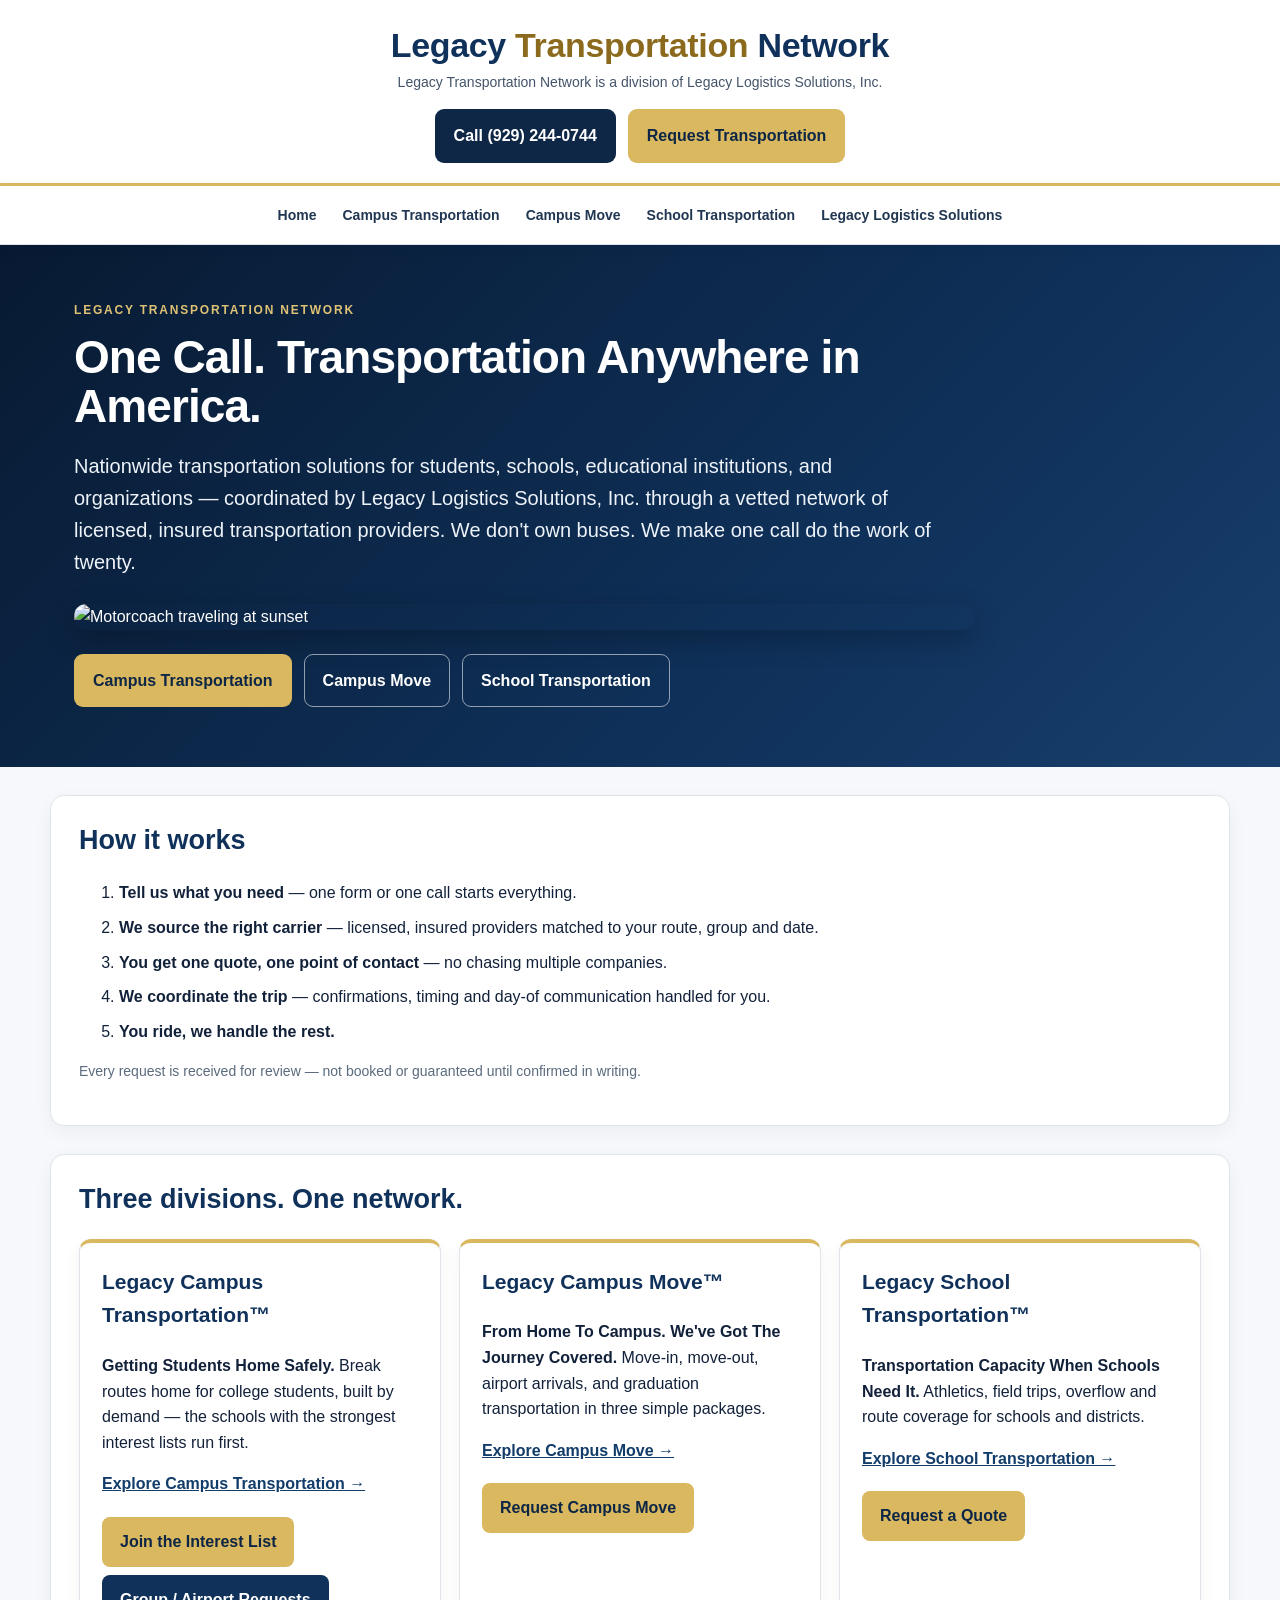
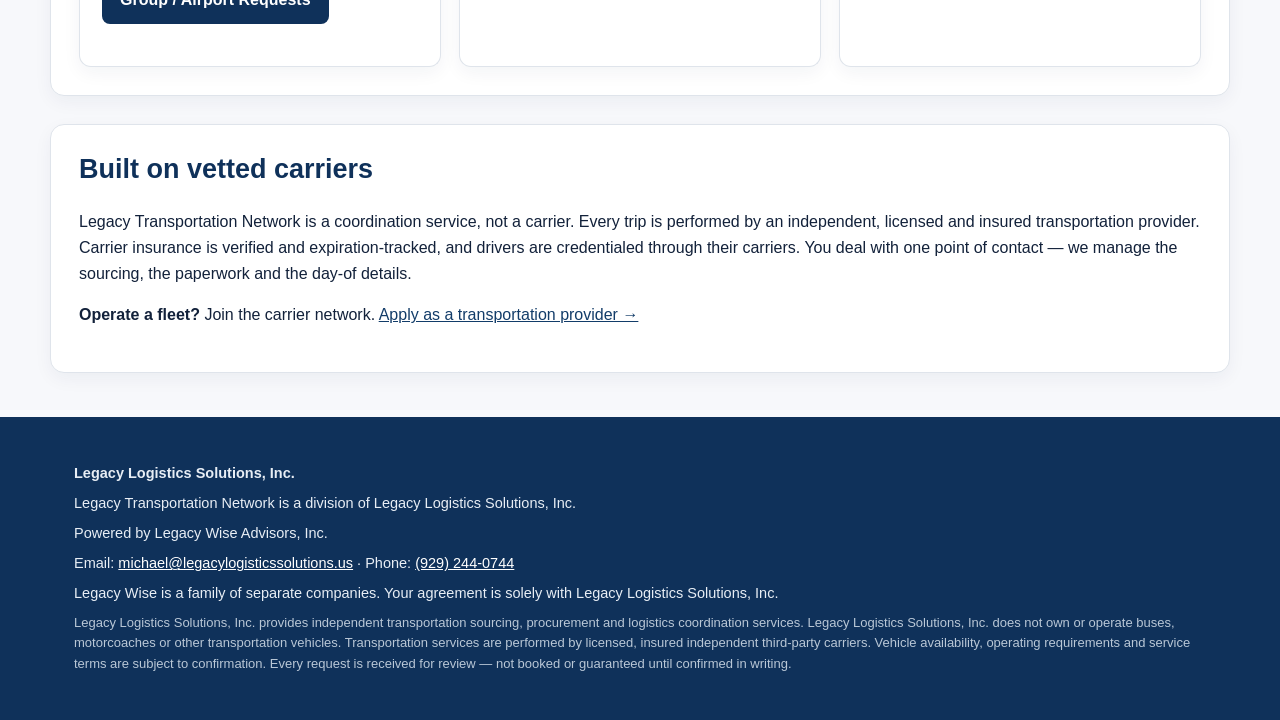
==== index.html @ 437c9f3d "Add files via upload" ====
<!DOCTYPE html>
<html lang="en">
<head>
<meta charset="UTF-8">
<meta name="viewport" content="width=device-width, initial-scale=1.0">
<title>Legacy Transportation Network | One Call. Transportation Anywhere in America.</title>
<meta name="description" content="Legacy Transportation Network — nationwide transportation for students, schools and organizations: college break routes, campus move-in and move-out, and contracted school transportation, coordinated by Legacy Logistics Solutions, Inc. through licensed, insured providers. Call (929) 244-0744.">
<link rel="canonical" href="https://legacytransportationnetwork.com/">
<meta property="og:type" content="website">
<meta property="og:title" content="Legacy Transportation Network | One Call. Transportation Anywhere in America.">
<meta property="og:description" content="College break routes, campus moves and contracted school transportation — coordinated nationwide through licensed, insured providers.">
<meta property="og:url" content="https://legacytransportationnetwork.com/">
<meta property="og:image" content="https://legacytransportationnetwork.com/assets/ltn-hero.jpg">
<meta name="twitter:card" content="summary_large_image">
<link rel="stylesheet" href="styles.css">
<script type="application/ld+json">
{"@context":"https://schema.org","@type":"Organization","name":"Legacy Logistics Solutions, Inc.","brand":{"@type":"Brand","name":"Legacy Transportation Network"},"url":"https://legacytransportationnetwork.com/","email":"michael@legacylogisticssolutions.us","telephone":"+1-929-244-0744","address":{"@type":"PostalAddress","streetAddress":"12 Fremont Avenue","addressLocality":"Staten Island","addressRegion":"NY","postalCode":"10306","addressCountry":"US"},"parentOrganization":{"@type":"Organization","name":"Legacy Wise Advisors, Inc.","url":"https://legacywiseenterprises.com/"}}
</script>
</head>
<body>
<header class="site">
  <p class="wordmark">Legacy <span>Transportation</span> Network</p>
  <p class="operating-line">Legacy Transportation Network is a division of Legacy Logistics Solutions, Inc.</p>
  <div class="header-actions">
    <a class="btn secondary" href="tel:+19292440744">Call (929) 244-0744</a>
    <a class="btn" href="https://tally.so/r/6DjNqe">Request Transportation</a>
  </div>
</header>
<nav class="quicknav"><div class="wrap navlinks">
  <a href="index.html">Home</a>
  <a href="campus-transportation.html">Campus Transportation</a>
  <a href="campus-move.html">Campus Move</a>
  <a href="school-transportation.html">School Transportation</a>
  <a href="https://legacylogisticssolutions.us/transportation.html">Legacy Logistics Solutions</a>
</div></nav>

<section class="hero"><div class="wrap">
  <p class="eyebrow">Legacy Transportation Network</p>
  <h1>One Call. Transportation Anywhere in America.</h1>
  <p class="lead">Nationwide transportation solutions for students, schools, educational institutions, and organizations — coordinated by Legacy Logistics Solutions, Inc. through a vetted network of licensed, insured transportation providers. We don't own buses. We make one call do the work of twenty.</p>
  <img class="hero-image" src="assets/ltn-hero.jpg" alt="Motorcoach traveling at sunset">
  <div class="actions">
    <a class="btn" href="campus-transportation.html">Campus Transportation</a>
    <a class="btn ghost" href="campus-move.html">Campus Move</a>
    <a class="btn ghost" href="school-transportation.html">School Transportation</a>
  </div>
</div></section>

<main>
<div class="panel-wrap"><section class="panel">
  <h2>How it works</h2>
  <ol class="steps">
    <li><strong>Tell us what you need</strong> — one form or one call starts everything.</li>
    <li><strong>We source the right carrier</strong> — licensed, insured providers matched to your route, group and date.</li>
    <li><strong>You get one quote, one point of contact</strong> — no chasing multiple companies.</li>
    <li><strong>We coordinate the trip</strong> — confirmations, timing and day-of communication handled for you.</li>
    <li><strong>You ride, we handle the rest.</strong></li>
  </ol>
  <p class="note">Every request is received for review — not booked or guaranteed until confirmed in writing.</p>
</section></div>

<div class="panel-wrap"><section class="panel">
  <h2>Three divisions. One network.</h2>
  <div class="grid">
    <article class="card">
      <h3>Legacy Campus Transportation™</h3>
      <p><strong>Getting Students Home Safely.</strong> Break routes home for college students, built by demand — the schools with the strongest interest lists run first.</p>
      <p><a href="campus-transportation.html">Explore Campus Transportation →</a></p>
      <p><a class="form-link gold" href="https://tally.so/r/PR1NW5">Join the Interest List</a> <a class="form-link" href="https://tally.so/r/6DjNqe">Group / Airport Requests</a></p>
    </article>
    <article class="card">
      <h3>Legacy Campus Move™</h3>
      <p><strong>From Home To Campus. We've Got The Journey Covered.</strong> Move-in, move-out, airport arrivals, and graduation transportation in three simple packages.</p>
      <p><a href="campus-move.html">Explore Campus Move →</a></p>
      <p><a class="form-link gold" href="https://tally.so/r/VpQaBJ">Request Campus Move</a></p>
    </article>
    <article class="card">
      <h3>Legacy School Transportation™</h3>
      <p><strong>Transportation Capacity When Schools Need It.</strong> Athletics, field trips, overflow and route coverage for schools and districts.</p>
      <p><a href="school-transportation.html">Explore School Transportation →</a></p>
      <p><a class="form-link gold" href="https://tally.so/r/6DjNqe">Request a Quote</a></p>
    </article>
  </div>
</section></div>

<div class="panel-wrap"><section class="panel">
  <h2>Built on vetted carriers</h2>
  <p>Legacy Transportation Network is a coordination service, not a carrier. Every trip is performed by an independent, licensed and insured transportation provider. Carrier insurance is verified and expiration-tracked, and drivers are credentialed through their carriers. You deal with one point of contact — we manage the sourcing, the paperwork and the day-of details.</p>
  <p><strong>Operate a fleet?</strong> Join the carrier network. <a href="https://legacylogisticssolutions.us/transportation-providers.html">Apply as a transportation provider →</a></p>
</section></div>
</main>

<footer><div class="wrap">
  <p><strong>Legacy Logistics Solutions, Inc.</strong></p>
  <p>Legacy Transportation Network is a division of Legacy Logistics Solutions, Inc.</p>
  <p>Powered by Legacy Wise Advisors, Inc.</p>
  <p>Email: <a href="mailto:michael@legacylogisticssolutions.us">michael@legacylogisticssolutions.us</a> · Phone: <a href="tel:+19292440744">(929) 244-0744</a></p>
  <p>Legacy Wise is a family of separate companies. Your agreement is solely with Legacy Logistics Solutions, Inc.</p>
  <p class="small">Legacy Logistics Solutions, Inc. provides independent transportation sourcing, procurement and logistics coordination services. Legacy Logistics Solutions, Inc. does not own or operate buses, motorcoaches or other transportation vehicles. Transportation services are performed by licensed, insured independent third-party carriers. Vehicle availability, operating requirements and service terms are subject to confirmation. Every request is received for review — not booked or guaranteed until confirmed in writing.</p>
</div></footer>
</body>
</html>
---- styles.css ----
*{box-sizing:border-box}html{scroll-behavior:smooth}body{margin:0;font-family:Arial,Helvetica,sans-serif;color:#12213a;background:#f7f8fb;line-height:1.6}a{color:#123c69}
.wrap{max-width:1180px;margin:auto;padding:0 24px}
header.site{background:#fff;border-bottom:3px solid #d9b85f;text-align:center;padding:26px 20px 20px}
.wordmark{font-size:34px;font-weight:900;letter-spacing:-.01em;color:#0f315a;margin:0;line-height:1.15}
.wordmark span{color:#8b6a1d}
.operating-line{margin:6px 0 0;font-size:14px;color:#44546a}
.header-actions{display:flex;gap:12px;flex-wrap:wrap;justify-content:center;margin-top:16px}
.quicknav{background:#fff;border-bottom:1px solid #dfe4eb;position:sticky;top:0;z-index:10;box-shadow:0 4px 12px rgba(15,39,71,.04)}
.navlinks{display:flex;gap:10px 18px;flex-wrap:wrap;justify-content:center;padding-top:12px;padding-bottom:12px}
.navlinks a{text-decoration:none;color:#203651;font-weight:800;font-size:14px;padding:6px 4px}
.hero{background:linear-gradient(135deg,#081a32 0%,#0f315a 65%,#183f6c 100%);color:#fff;padding:56px 0 60px}
.hero h1{font-size:46px;line-height:1.08;margin:0 0 18px;letter-spacing:-.02em;max-width:900px}
.hero .lead{font-size:20px;color:#edf3f9;margin:0;max-width:860px}
.eyebrow{text-transform:uppercase;letter-spacing:.15em;font-size:12px;font-weight:800;margin:0 0 12px;color:#dfc274}
.eyebrow.dark{color:#8b6a1d}
.hero-image{display:block;width:100%;max-width:900px;height:auto;margin:26px 0 0;border-radius:12px;box-shadow:0 10px 28px rgba(0,0,0,.25)}
.btn{display:inline-block;background:#d9b85f;color:#0d2645;text-decoration:none;font-weight:800;padding:13px 18px;border-radius:9px;border:1px solid transparent;cursor:pointer}
.btn.secondary{background:#0f2747;color:#fff}
.btn.ghost{background:transparent;color:#fff;border-color:rgba(255,255,255,.55)}
.btn.dark-ghost{background:transparent;color:#0f2747;border-color:#0f2747}
.actions{display:flex;gap:12px;flex-wrap:wrap;margin-top:24px}
main{display:block}
.panel{max-width:1180px;margin:28px auto 0;padding:28px;background:#fff;border:1px solid #dfe4eb;border-radius:14px;box-shadow:0 6px 18px rgba(15,39,71,.05)}
.panel h2{margin-top:0;color:#0f315a;font-size:27px;line-height:1.25}
.panel-wrap{padding:0 24px}
.page-image{display:block;width:100%;max-width:900px;height:auto;margin:0 auto;border-radius:12px;box-shadow:0 10px 28px rgba(0,0,0,.18)}
.grid{display:grid;grid-template-columns:repeat(auto-fit,minmax(300px,1fr));gap:18px;margin-top:20px}
.card{background:#fff;border:1px solid #dfe4eb;border-top:4px solid #d9b85f;border-radius:12px;padding:22px;box-shadow:0 6px 18px rgba(15,39,71,.05)}
.card h3{color:#0f315a;margin-top:0;font-size:21px}
.card a{font-weight:800}
.form-link{display:inline-block;padding:12px 18px;background:#0f315a;color:#fff;border-radius:8px;text-decoration:none;font-weight:700;margin:4px 6px 4px 0}
.form-link.gold{background:#d9b85f;color:#0d2645}
.note{font-size:14px;color:#5a6b7d}
ol.steps li,ul.checks li{margin-bottom:9px}
footer{background:#0f315a;color:#e8eef5;padding:38px 20px;margin-top:44px;font-size:14.5px}
footer .wrap{max-width:1180px}
footer a{color:#fff}
footer p{margin:7px 0}
.small{font-size:13px;color:#b9c7d6}
@media(max-width:700px){
  .wrap{padding-left:18px;padding-right:18px}
  .hero{padding-top:42px;padding-bottom:42px}
  .hero h1{font-size:33px}
  .hero .lead{font-size:17.5px}
  .wordmark{font-size:26px}
  .panel{padding:20px}
  .actions,.header-actions{display:grid;grid-template-columns:1fr}
  .actions .btn,.header-actions .btn{text-align:center}
  .navlinks{justify-content:flex-start}
}
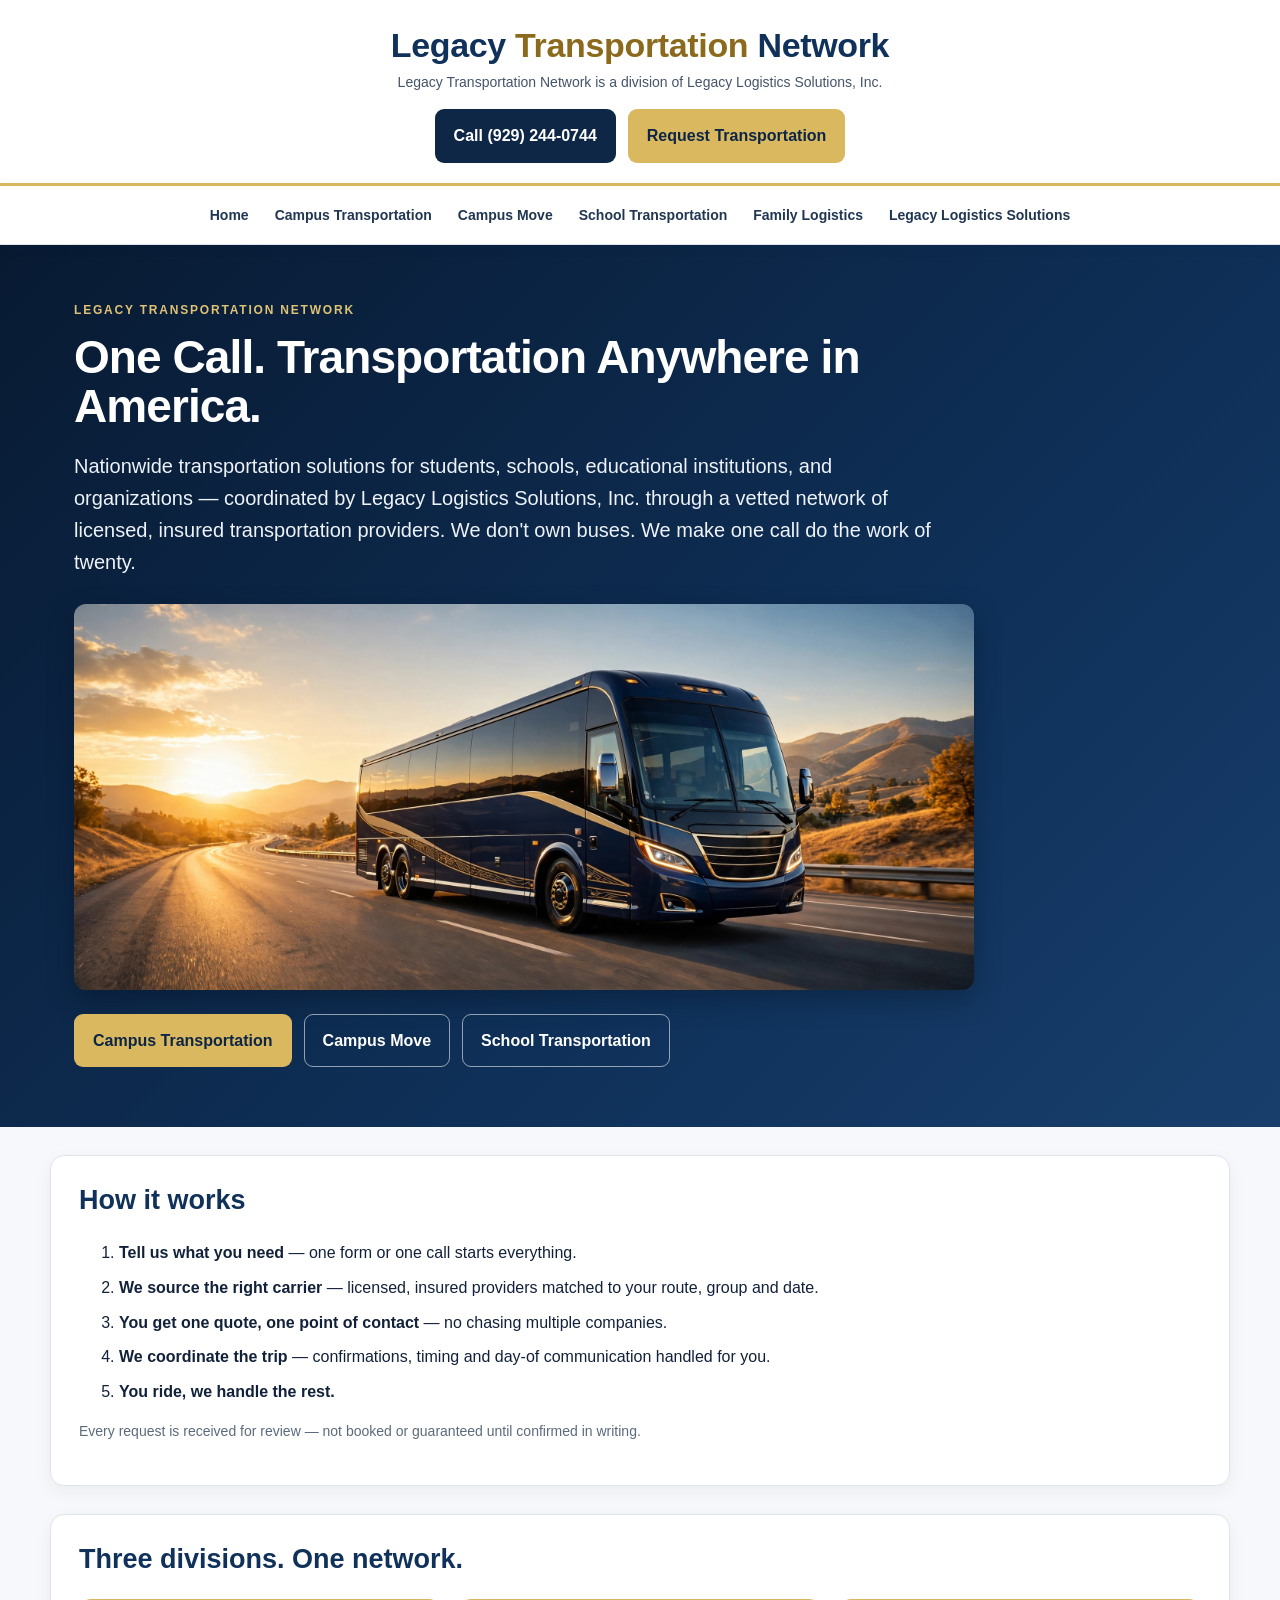
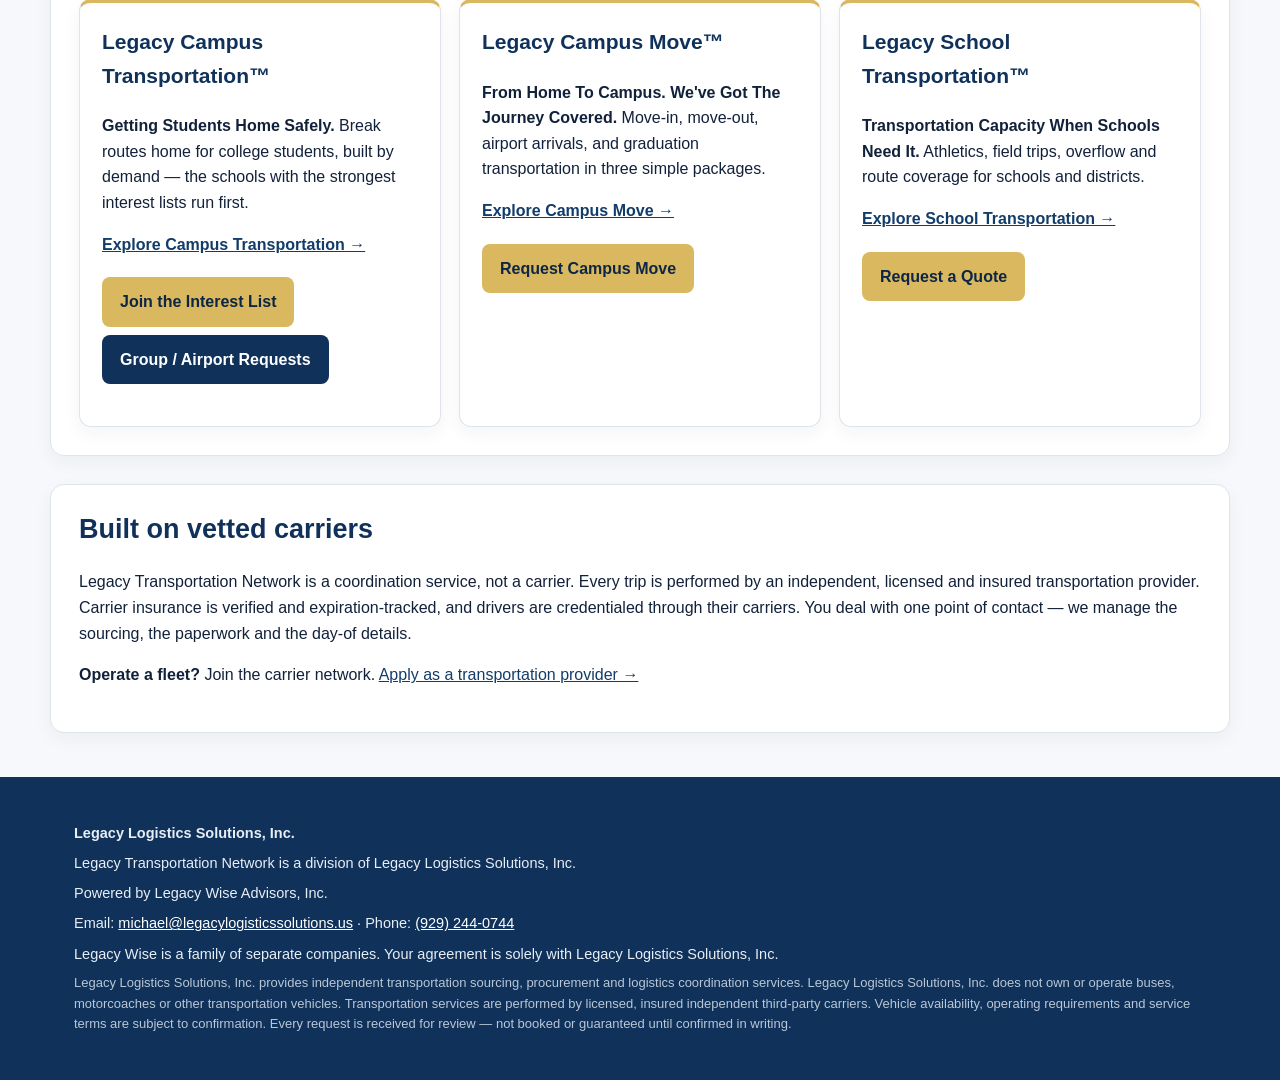
==== commit 640abef7: "Add Family Logistics page, nav links, sitemap" ====
--- a/index.html
+++ b/index.html
@@ -31,6 +31,7 @@
   <a href="campus-transportation.html">Campus Transportation</a>
   <a href="campus-move.html">Campus Move</a>
   <a href="school-transportation.html">School Transportation</a>
+  <a href="family-logistics.html">Family Logistics</a>
   <a href="https://legacylogisticssolutions.us/transportation.html">Legacy Logistics Solutions</a>
 </div></nav>
 
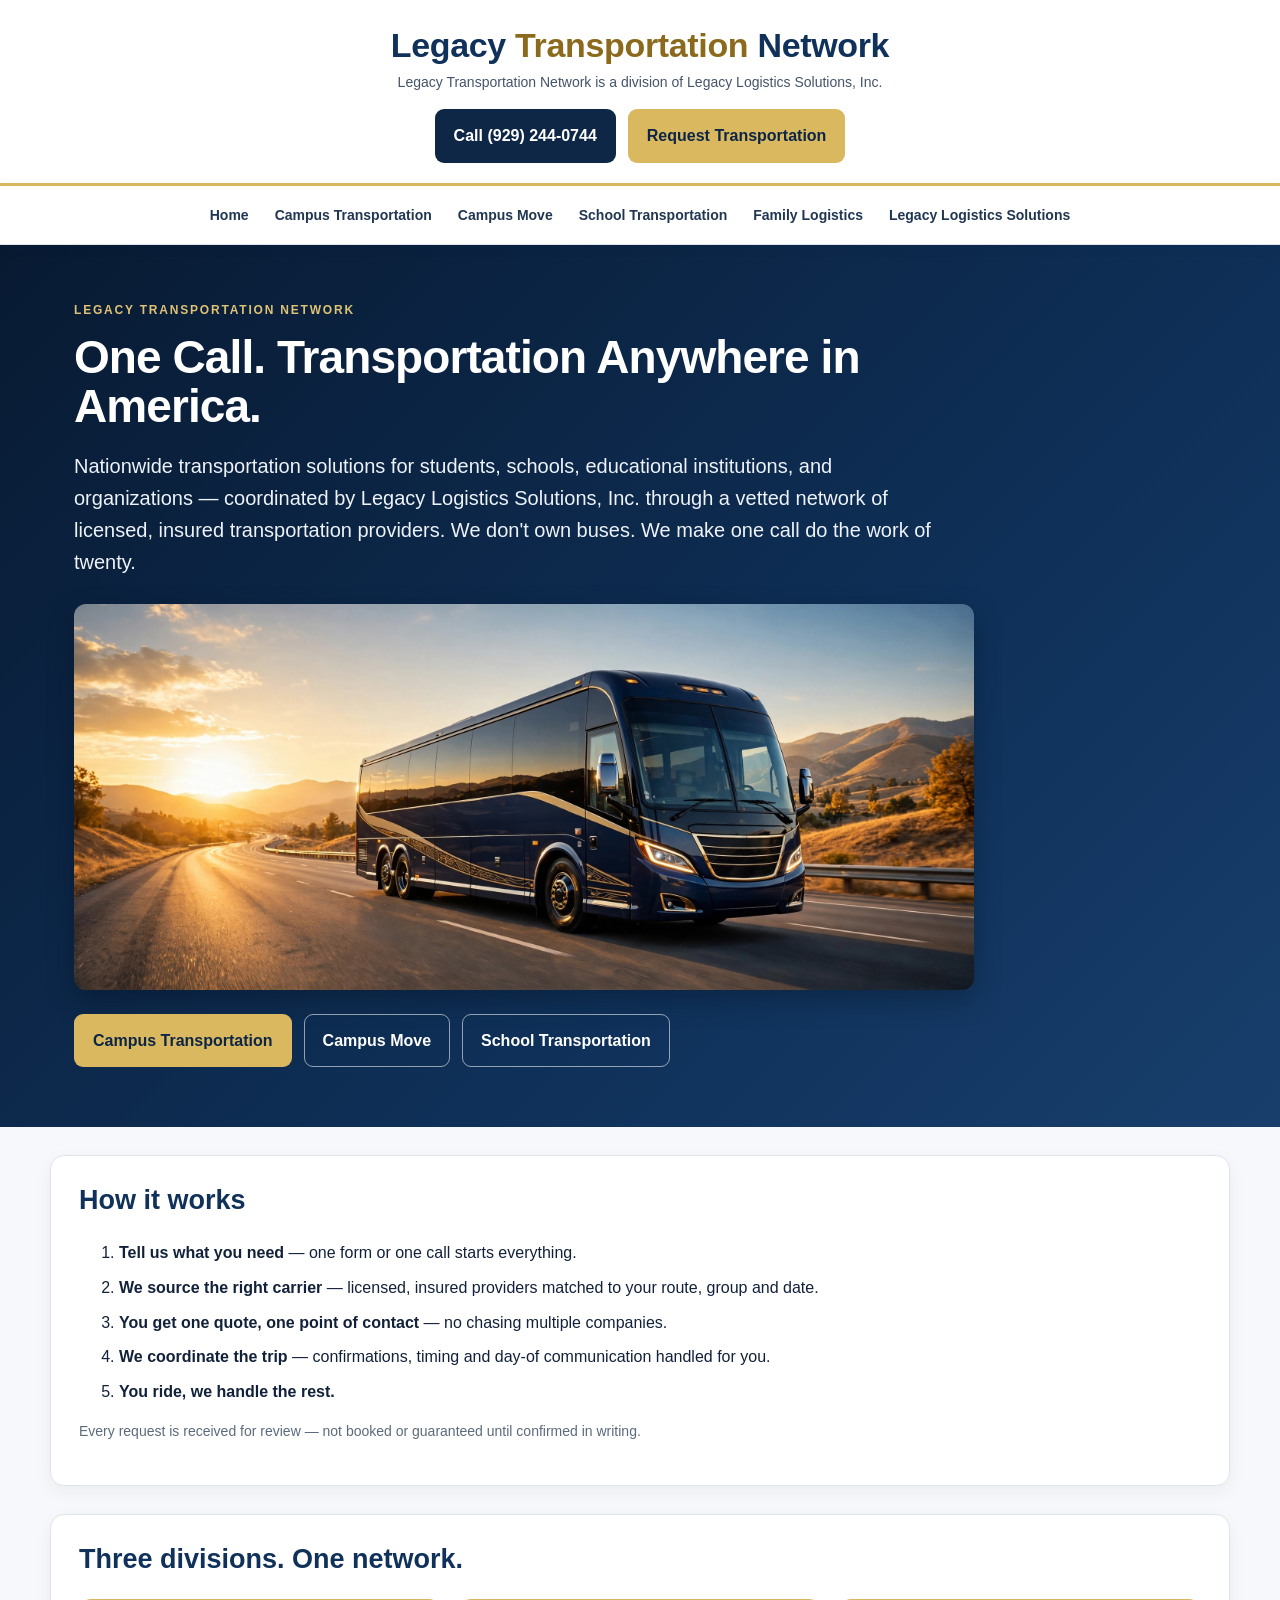
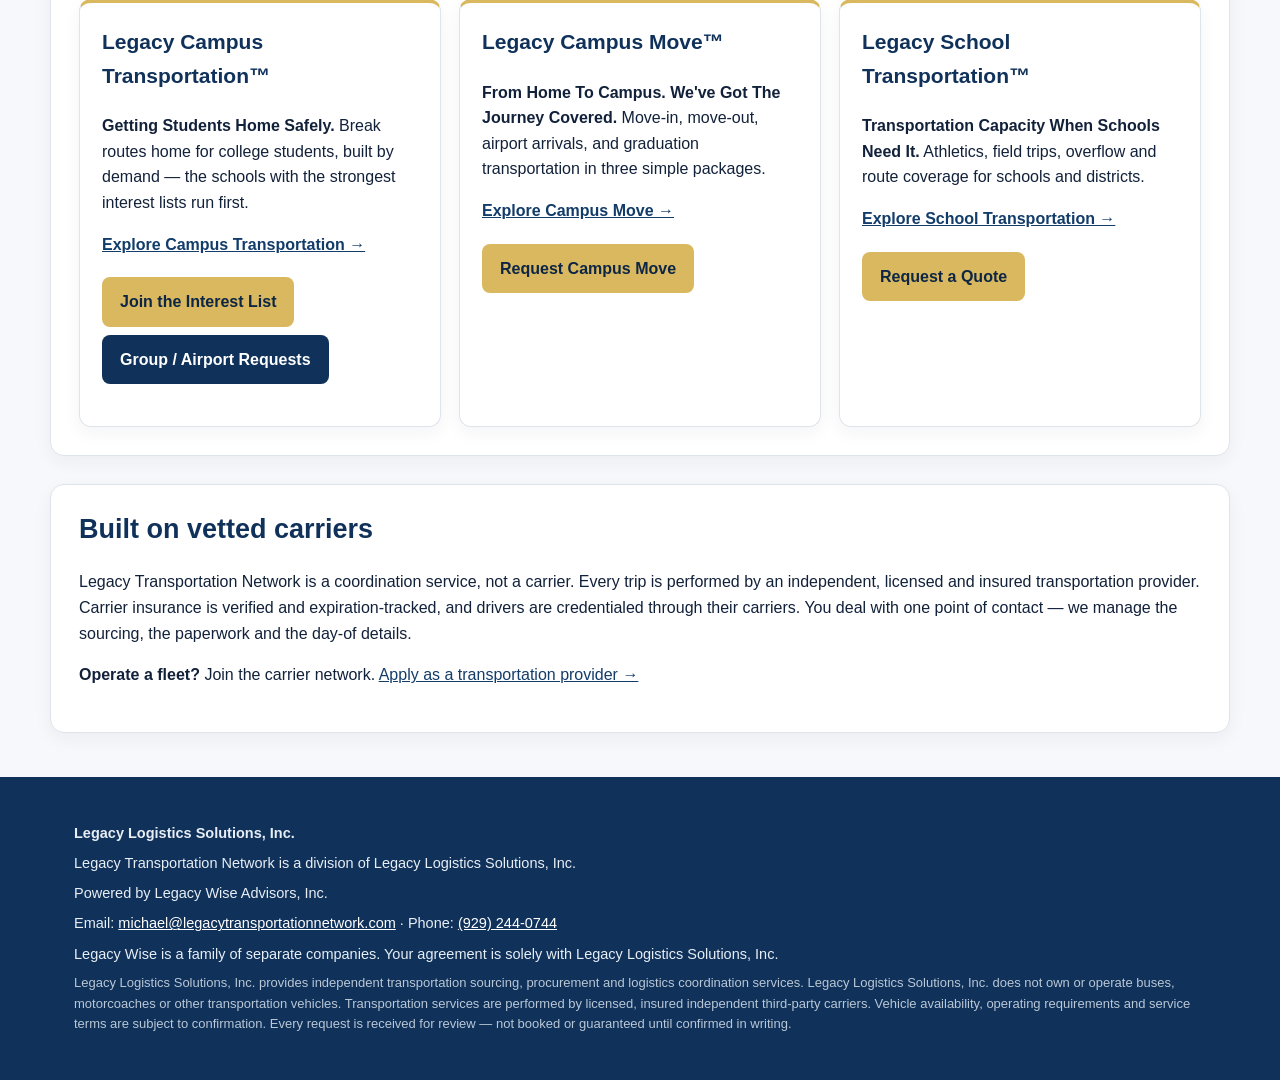
==== commit 32f8ba42: "Email split: LTN public address on home and family pages" ====
--- a/index.html
+++ b/index.html
@@ -14,7 +14,7 @@
 <meta name="twitter:card" content="summary_large_image">
 <link rel="stylesheet" href="styles.css">
 <script type="application/ld+json">
-{"@context":"https://schema.org","@type":"Organization","name":"Legacy Logistics Solutions, Inc.","brand":{"@type":"Brand","name":"Legacy Transportation Network"},"url":"https://legacytransportationnetwork.com/","email":"michael@legacylogisticssolutions.us","telephone":"+1-929-244-0744","address":{"@type":"PostalAddress","streetAddress":"12 Fremont Avenue","addressLocality":"Staten Island","addressRegion":"NY","postalCode":"10306","addressCountry":"US"},"parentOrganization":{"@type":"Organization","name":"Legacy Wise Advisors, Inc.","url":"https://legacywiseenterprises.com/"}}
+{"@context":"https://schema.org","@type":"Organization","name":"Legacy Logistics Solutions, Inc.","brand":{"@type":"Brand","name":"Legacy Transportation Network"},"url":"https://legacytransportationnetwork.com/","email":"michael@legacytransportationnetwork.com","telephone":"+1-929-244-0744","address":{"@type":"PostalAddress","streetAddress":"12 Fremont Avenue","addressLocality":"Staten Island","addressRegion":"NY","postalCode":"10306","addressCountry":"US"},"parentOrganization":{"@type":"Organization","name":"Legacy Wise Advisors, Inc.","url":"https://legacywiseenterprises.com/"}}
 </script>
 </head>
 <body>
@@ -95,7 +95,7 @@
   <p><strong>Legacy Logistics Solutions, Inc.</strong></p>
   <p>Legacy Transportation Network is a division of Legacy Logistics Solutions, Inc.</p>
   <p>Powered by Legacy Wise Advisors, Inc.</p>
-  <p>Email: <a href="mailto:michael@legacylogisticssolutions.us">michael@legacylogisticssolutions.us</a> · Phone: <a href="tel:+19292440744">(929) 244-0744</a></p>
+  <p>Email: <a href="mailto:michael@legacytransportationnetwork.com">michael@legacytransportationnetwork.com</a> · Phone: <a href="tel:+19292440744">(929) 244-0744</a></p>
   <p>Legacy Wise is a family of separate companies. Your agreement is solely with Legacy Logistics Solutions, Inc.</p>
   <p class="small">Legacy Logistics Solutions, Inc. provides independent transportation sourcing, procurement and logistics coordination services. Legacy Logistics Solutions, Inc. does not own or operate buses, motorcoaches or other transportation vehicles. Transportation services are performed by licensed, insured independent third-party carriers. Vehicle availability, operating requirements and service terms are subject to confirmation. Every request is received for review — not booked or guaranteed until confirmed in writing.</p>
 </div></footer>
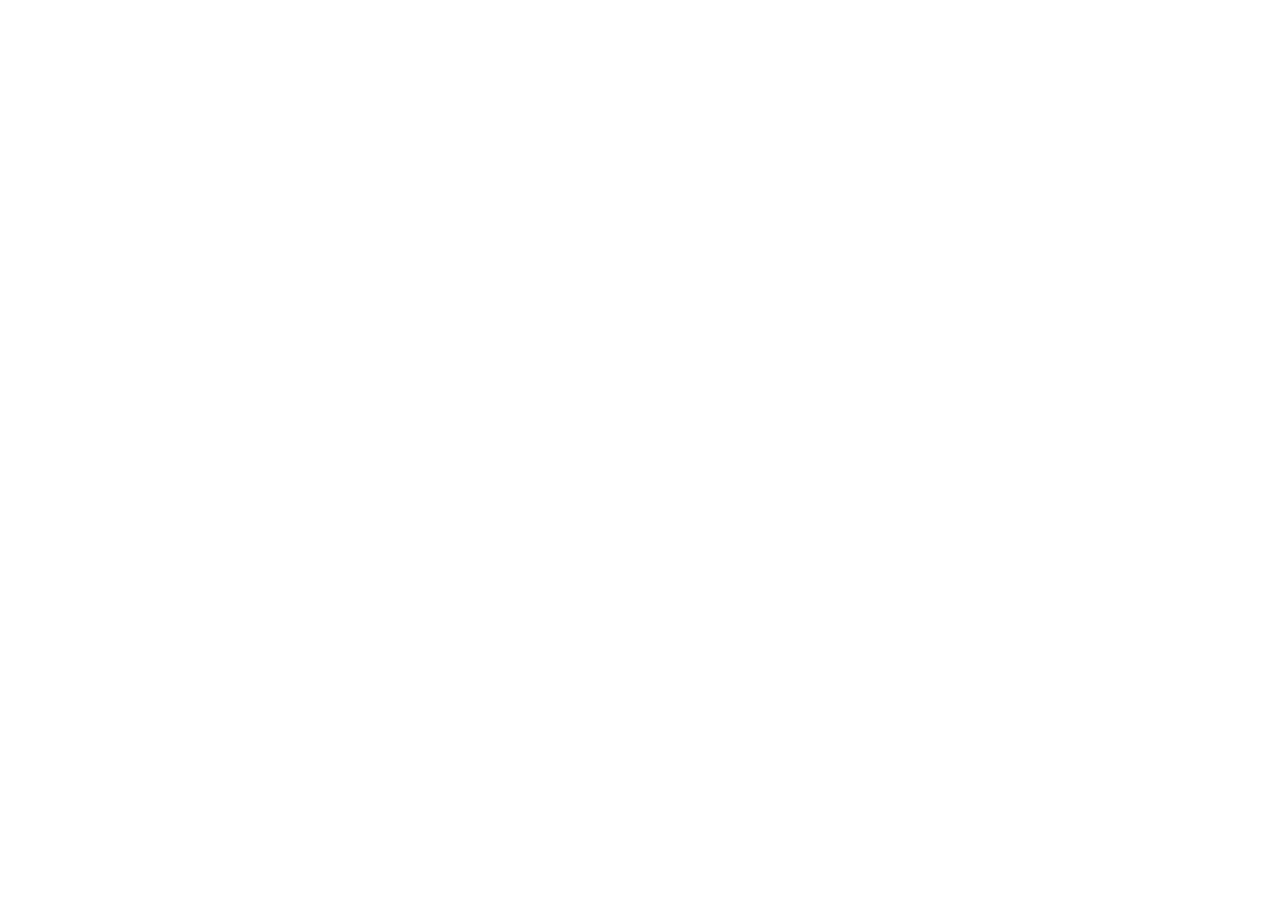
==== commit 86c72115: "Forward LTN to Legacy Logistics transportation page" ====
--- a/index.html
+++ b/index.html
@@ -1,103 +1,13 @@
 <!DOCTYPE html>
 <html lang="en">
 <head>
-<meta charset="UTF-8">
-<meta name="viewport" content="width=device-width, initial-scale=1.0">
-<title>Legacy Transportation Network | One Call. Transportation Anywhere in America.</title>
-<meta name="description" content="Legacy Transportation Network — nationwide transportation for students, schools and organizations: college break routes, campus move-in and move-out, and contracted school transportation, coordinated by Legacy Logistics Solutions, Inc. through licensed, insured providers. Call (929) 244-0744.">
-<link rel="canonical" href="https://legacytransportationnetwork.com/">
-<meta property="og:type" content="website">
-<meta property="og:title" content="Legacy Transportation Network | One Call. Transportation Anywhere in America.">
-<meta property="og:description" content="College break routes, campus moves and contracted school transportation — coordinated nationwide through licensed, insured providers.">
-<meta property="og:url" content="https://legacytransportationnetwork.com/">
-<meta property="og:image" content="https://legacytransportationnetwork.com/assets/ltn-hero.jpg">
-<meta name="twitter:card" content="summary_large_image">
-<link rel="stylesheet" href="styles.css">
-<script type="application/ld+json">
-{"@context":"https://schema.org","@type":"Organization","name":"Legacy Logistics Solutions, Inc.","brand":{"@type":"Brand","name":"Legacy Transportation Network"},"url":"https://legacytransportationnetwork.com/","email":"michael@legacytransportationnetwork.com","telephone":"+1-929-244-0744","address":{"@type":"PostalAddress","streetAddress":"12 Fremont Avenue","addressLocality":"Staten Island","addressRegion":"NY","postalCode":"10306","addressCountry":"US"},"parentOrganization":{"@type":"Organization","name":"Legacy Wise Advisors, Inc.","url":"https://legacywiseenterprises.com/"}}
-</script>
+<meta charset="utf-8">
+<title>Legacy Transportation Network - Moved to Legacy Logistics Solutions</title>
+<link rel="canonical" href="https://legacylogisticssolutions.us/transportation.html">
+<meta http-equiv="refresh" content="0; url=https://legacylogisticssolutions.us/transportation.html">
+<script>window.location.replace("https://legacylogisticssolutions.us/transportation.html");</script>
 </head>
 <body>
-<header class="site">
-  <p class="wordmark">Legacy <span>Transportation</span> Network</p>
-  <p class="operating-line">Legacy Transportation Network is a division of Legacy Logistics Solutions, Inc.</p>
-  <div class="header-actions">
-    <a class="btn secondary" href="tel:+19292440744">Call (929) 244-0744</a>
-    <a class="btn" href="https://tally.so/r/6DjNqe">Request Transportation</a>
-  </div>
-</header>
-<nav class="quicknav"><div class="wrap navlinks">
-  <a href="index.html">Home</a>
-  <a href="campus-transportation.html">Campus Transportation</a>
-  <a href="campus-move.html">Campus Move</a>
-  <a href="school-transportation.html">School Transportation</a>
-  <a href="family-logistics.html">Family Logistics</a>
-  <a href="https://legacylogisticssolutions.us/transportation.html">Legacy Logistics Solutions</a>
-</div></nav>
-
-<section class="hero"><div class="wrap">
-  <p class="eyebrow">Legacy Transportation Network</p>
-  <h1>One Call. Transportation Anywhere in America.</h1>
-  <p class="lead">Nationwide transportation solutions for students, schools, educational institutions, and organizations — coordinated by Legacy Logistics Solutions, Inc. through a vetted network of licensed, insured transportation providers. We don't own buses. We make one call do the work of twenty.</p>
-  <img class="hero-image" src="assets/ltn-hero.jpg" alt="Motorcoach traveling at sunset">
-  <div class="actions">
-    <a class="btn" href="campus-transportation.html">Campus Transportation</a>
-    <a class="btn ghost" href="campus-move.html">Campus Move</a>
-    <a class="btn ghost" href="school-transportation.html">School Transportation</a>
-  </div>
-</div></section>
-
-<main>
-<div class="panel-wrap"><section class="panel">
-  <h2>How it works</h2>
-  <ol class="steps">
-    <li><strong>Tell us what you need</strong> — one form or one call starts everything.</li>
-    <li><strong>We source the right carrier</strong> — licensed, insured providers matched to your route, group and date.</li>
-    <li><strong>You get one quote, one point of contact</strong> — no chasing multiple companies.</li>
-    <li><strong>We coordinate the trip</strong> — confirmations, timing and day-of communication handled for you.</li>
-    <li><strong>You ride, we handle the rest.</strong></li>
-  </ol>
-  <p class="note">Every request is received for review — not booked or guaranteed until confirmed in writing.</p>
-</section></div>
-
-<div class="panel-wrap"><section class="panel">
-  <h2>Three divisions. One network.</h2>
-  <div class="grid">
-    <article class="card">
-      <h3>Legacy Campus Transportation™</h3>
-      <p><strong>Getting Students Home Safely.</strong> Break routes home for college students, built by demand — the schools with the strongest interest lists run first.</p>
-      <p><a href="campus-transportation.html">Explore Campus Transportation →</a></p>
-      <p><a class="form-link gold" href="https://tally.so/r/PR1NW5">Join the Interest List</a> <a class="form-link" href="https://tally.so/r/6DjNqe">Group / Airport Requests</a></p>
-    </article>
-    <article class="card">
-      <h3>Legacy Campus Move™</h3>
-      <p><strong>From Home To Campus. We've Got The Journey Covered.</strong> Move-in, move-out, airport arrivals, and graduation transportation in three simple packages.</p>
-      <p><a href="campus-move.html">Explore Campus Move →</a></p>
-      <p><a class="form-link gold" href="https://tally.so/r/VpQaBJ">Request Campus Move</a></p>
-    </article>
-    <article class="card">
-      <h3>Legacy School Transportation™</h3>
-      <p><strong>Transportation Capacity When Schools Need It.</strong> Athletics, field trips, overflow and route coverage for schools and districts.</p>
-      <p><a href="school-transportation.html">Explore School Transportation →</a></p>
-      <p><a class="form-link gold" href="https://tally.so/r/6DjNqe">Request a Quote</a></p>
-    </article>
-  </div>
-</section></div>
-
-<div class="panel-wrap"><section class="panel">
-  <h2>Built on vetted carriers</h2>
-  <p>Legacy Transportation Network is a coordination service, not a carrier. Every trip is performed by an independent, licensed and insured transportation provider. Carrier insurance is verified and expiration-tracked, and drivers are credentialed through their carriers. You deal with one point of contact — we manage the sourcing, the paperwork and the day-of details.</p>
-  <p><strong>Operate a fleet?</strong> Join the carrier network. <a href="https://legacylogisticssolutions.us/transportation-providers.html">Apply as a transportation provider →</a></p>
-</section></div>
-</main>
-
-<footer><div class="wrap">
-  <p><strong>Legacy Logistics Solutions, Inc.</strong></p>
-  <p>Legacy Transportation Network is a division of Legacy Logistics Solutions, Inc.</p>
-  <p>Powered by Legacy Wise Advisors, Inc.</p>
-  <p>Email: <a href="mailto:michael@legacytransportationnetwork.com">michael@legacytransportationnetwork.com</a> · Phone: <a href="tel:+19292440744">(929) 244-0744</a></p>
-  <p>Legacy Wise is a family of separate companies. Your agreement is solely with Legacy Logistics Solutions, Inc.</p>
-  <p class="small">Legacy Logistics Solutions, Inc. provides independent transportation sourcing, procurement and logistics coordination services. Legacy Logistics Solutions, Inc. does not own or operate buses, motorcoaches or other transportation vehicles. Transportation services are performed by licensed, insured independent third-party carriers. Vehicle availability, operating requirements and service terms are subject to confirmation. Every request is received for review — not booked or guaranteed until confirmed in writing.</p>
-</div></footer>
+<p>This page has moved to <a href="https://legacylogisticssolutions.us/transportation.html">Legacy Logistics Solutions - Transportation Concierge, Procurement &amp; Logistics Coordination</a>.</p>
 </body>
 </html>
